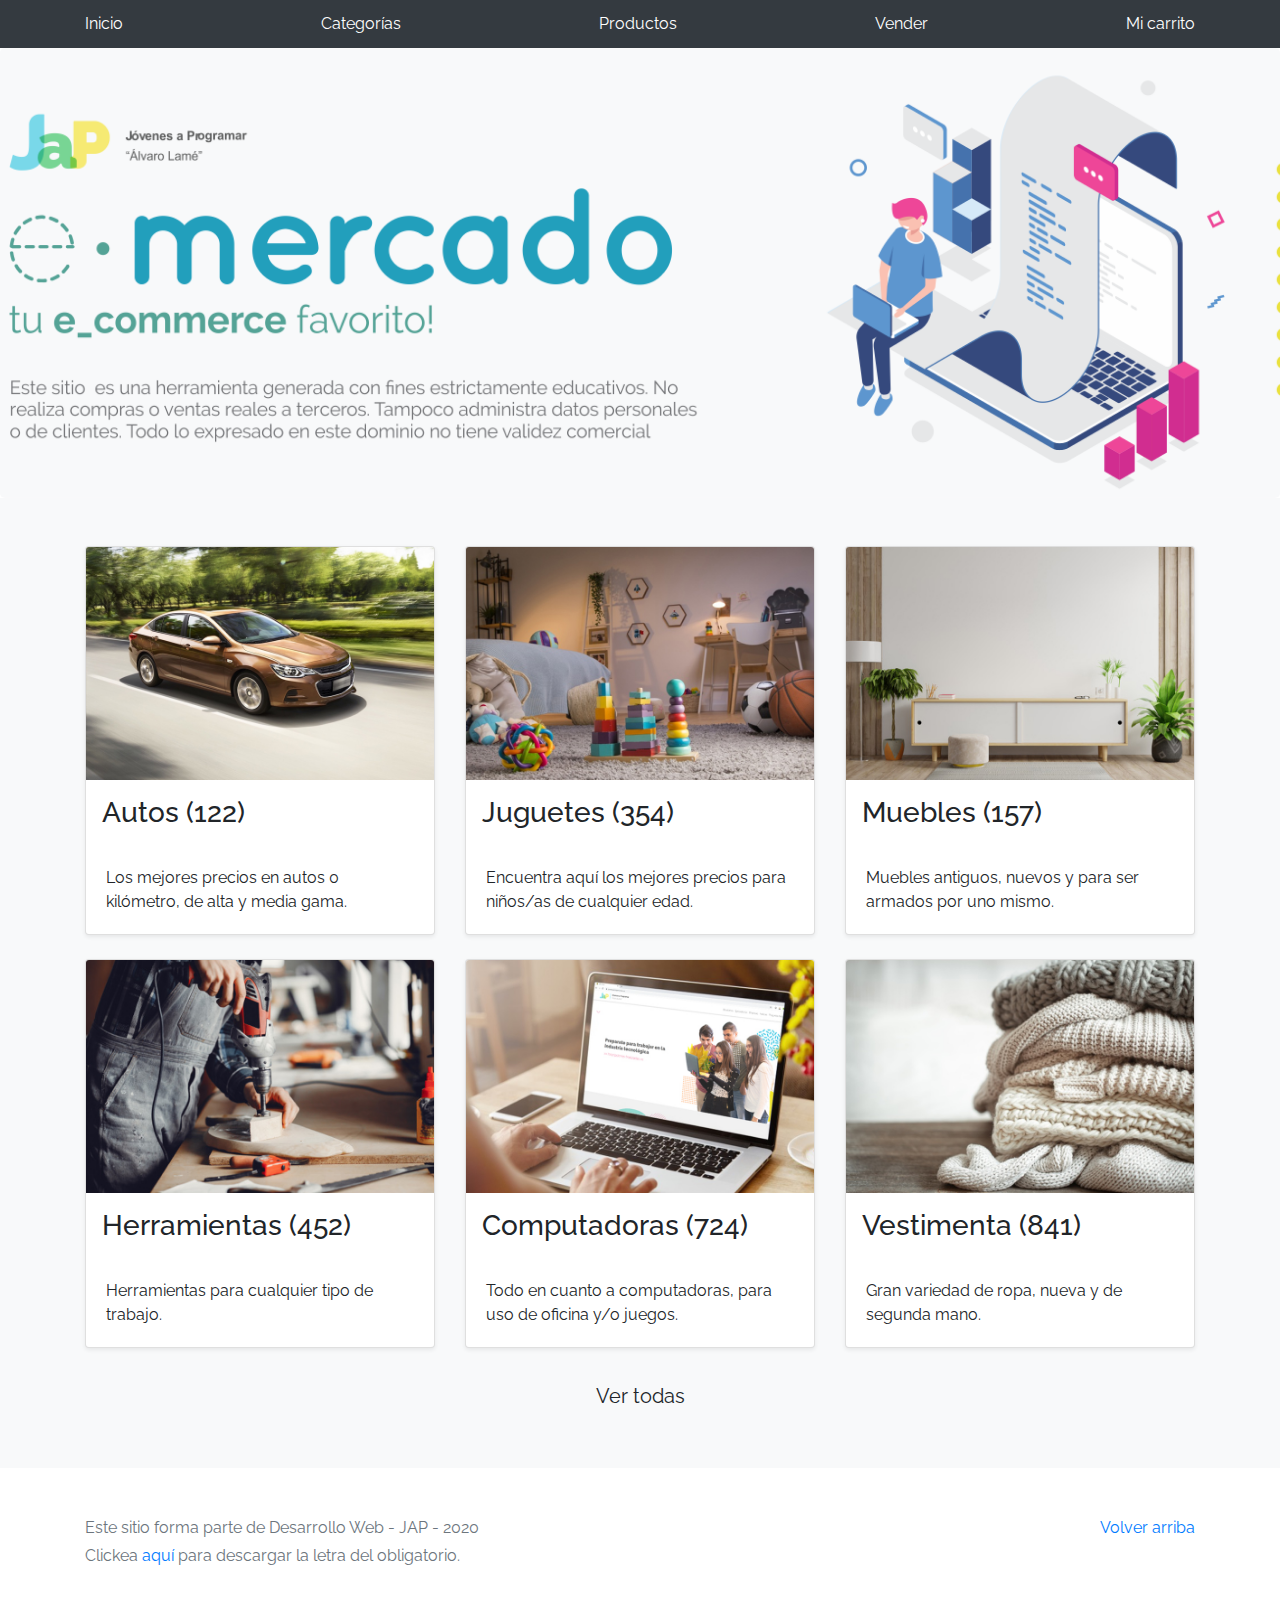
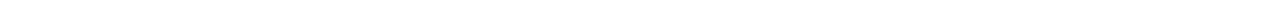
==== index.html @ 34968151 "initial.commit" ====
<!DOCTYPE html>
<!-- saved from url=(0049)https://getbootstrap.com/docs/4.3/examples/album/ -->
<html lang="en">
  <head>
    <meta http-equiv="Content-Type" content="text/html; charset=UTF-8">
    <meta name="viewport" content="width=device-width, initial-scale=1, shrink-to-fit=no">
    <meta name="description" content="">
    <title>eMercado - Todo lo que busques está aquí</title>

    <link rel="canonical" href="https://getbootstrap.com/docs/4.3/examples/album/">
    <link href="https://fonts.googleapis.com/css?family=Raleway:300,300i,400,400i,700,700i,900,900i" rel="stylesheet">
    <!-- Bootstrap core CSS -->
    <link href="css/bootstrap.min.css" rel="stylesheet">
    <link href="css/styles.css" rel="stylesheet">
  </head>
  <body>
    <nav class="site-header sticky-top py-1 bg-dark">
      <div class="container d-flex flex-column flex-md-row justify-content-between">
        <a class="py-2 d-none d-md-inline-block" href="index.html">Inicio</a>
        <a class="py-2 d-none d-md-inline-block" href="categories.html">Categorías</a>
        <a class="py-2 d-none d-md-inline-block" href="products.html">Productos</a>
        <a class="py-2 d-none d-md-inline-block" href="sell.html">Vender</a>
        <a class="py-2 d-none d-md-inline-block" href="cart.html">Mi carrito</a>
      </div>
    </nav>
    <main role="main">
      <section class="jumbotron text-center">
        <div class="m-5">
          <h1></h1>
        </div>
      </section>
      <div class="album py-5 bg-light">
        <div class="container">
          <div class="row">
            <div class="col-md-4">
              <a href="categories.html" class="card mb-4 shadow-sm custom-card">
                <img class="bd-placeholder-img card-img-top"  src="img/cat1.jpg">
                <h3 class="m-3">Autos (122)</h3>
                <div class="card-body">
                  <p class="card-text">Los mejores precios en autos 0 kilómetro, de alta y media gama.</p>
                </div>
              </a>
            </div>
            <div class="col-md-4">
                <a href="categories.html" class="card mb-4 shadow-sm custom-card">
                  <img class="bd-placeholder-img card-img-top" src="img/cat2.jpg">
                  <h3 class="m-3">Juguetes (354)</h3>
                  <div class="card-body">
                    <p class="card-text">Encuentra aquí los mejores precios para niños/as de cualquier edad.</p>
                  </div>
                </a>
            </div>
            <div class="col-md-4">
                <a href="categories.html" class="card mb-4 shadow-sm custom-card">
                  <img class="bd-placeholder-img card-img-top" src="img/cat3.jpg">
                  <h3 class="m-3">Muebles (157)</h3>
                  <div class="card-body">
                    <p class="card-text">Muebles antiguos, nuevos y para ser armados por uno mismo.</p>
                  </div>
                </a>
            </div>
            <div class="col-md-4">
                <a href="categories.html" class="card mb-4 shadow-sm custom-card">
                  <img class="bd-placeholder-img card-img-top" src="img/cat4.jpg">
                  <h3 class="m-3">Herramientas (452)</h3>
                  <div class="card-body">
                    <p class="card-text">Herramientas para cualquier tipo de trabajo.</p>
                  </div>
                </a>
            </div>
            <div class="col-md-4">
                <a href="categories.html" class="card mb-4 shadow-sm custom-card">
                  <img class="bd-placeholder-img card-img-top" src="img/cat5.jpg">
                  <h3 class="m-3">Computadoras (724)</h3>
                  <div class="card-body">
                    <p class="card-text">Todo en cuanto a computadoras, para uso de oficina y/o juegos.</p>
                  </div>
                </a>
            </div>
            <div class="col-md-4">
                <a href="categories.html" class="card mb-4 shadow-sm custom-card">
                  <img class="bd-placeholder-img card-img-top" src="img/cat6.jpg">
                  <h3 class="m-3">Vestimenta (841)</h3>
                  <div class="card-body">
                    <p class="card-text">Gran variedad de ropa, nueva y de segunda mano.</p>
                  </div>
                </a>
            </div>
          </div>
          <div class="row">
              <a type="button" class="btn btn-light btn-lg btn-block" href="categories.html">Ver todas</a>
          </div>
        </div>
      </div>
    </main>
    <footer class="text-muted">
      <div class="container">
        <p class="float-right">
          <a href="#">Volver arriba</a>
        </p>
        <p>Este sitio forma parte de Desarrollo Web - JAP - 2020</p>
        <p>Clickea <a target="_blank" href="Letra.pdf">aquí</a> para descargar la letra del obligatorio.</p>
      </div>
    </footer>
    <script src="js/jquery-3.4.1.min.js"></script>
    <script src="js/bootstrap.bundle.min.js"></script>
    <script src="js/init.js"></script>
  </body>
</html>
---- css/styles.css ----
.jumbotron, .card-body, .container, .site-header{
    font-family: 'Raleway', serif !important;
}

.jumbotron .display-4{
    font-weight: bold;
}

.jumbotron {
  height: 50vh;
  padding: 5em inherit;
  margin-bottom: 0;
  background-color: #53C0FB;
  background: url('../img/cover_back.png');
  background-size: cover;
  background-position: center;
  background-repeat: no-repeat;
  color: black;
  font-weight: bold;
}

@media (min-width: 768px) {
  .jumbotron {
    padding-top: 6rem;
    padding-bottom: 6rem;
  }
}

.jumbotron p:last-child {
  margin-bottom: 0;
}

.jumbotron-heading {
  font-weight: 300;
}

.jumbotron .container {
  max-width: 40rem;
  background-color: rgba(255, 255, 255, 0.5);
  border-radius: 10px;
  text-shadow: 1px 1px 2px grey;
}

.jumbotron .lead{
  font-size: 38px;
}

footer {
  padding-top: 3rem;
  padding-bottom: 3rem;
}

footer p {
  margin-bottom: .25rem;
}

.site-header a {
  color: white;
  transition: ease-in-out color .15s;
}

.light-text {
  color: white;
}

.site-header .dropdown-menu a {
  color: black;
}

.dropzone{
  border: 2px dashed #0087F7;
  border-radius: 5px;
  background: white;
}

.alert{
  position: fixed;
  top:80px;
  width: 50%;
  left: 50%;
  transform: translate(-50%, 0);
}

.lds-ring {
  display: inline-block;
  position: relative;
  width: 64px;
  height: 64px;
  top:50%;
  left: 50%;
}
.lds-ring div {
  box-sizing: border-box;
  display: block;
  position: absolute;
  width: 51px;
  height: 51px;
  margin: 6px;
  border: 6px solid #fff;
  border-radius: 50%;
  animation: lds-ring 1.2s cubic-bezier(0.5, 0, 0.5, 1) infinite;
  border-color: #fff transparent transparent transparent;
}
.lds-ring div:nth-child(1) {
  animation-delay: -0.45s;
}
.lds-ring div:nth-child(2) {
  animation-delay: -0.3s;
}
.lds-ring div:nth-child(3) {
  animation-delay: -0.15s;
}
@keyframes lds-ring {
  0% {
    transform: rotate(0deg);
  }
  100% {
    transform: rotate(360deg);
  }
}

#spinner-wrapper{
  position: fixed;
  background-color: rgba(0,0,0,0.5);
  width:100%;
  height: 100%;
  top:0;
  left:0;
  z-index: 1021;
  display: none;
}

a.custom-card,
a.custom-card:hover {
  color: inherit;
  text-decoration: inherit;
}

.checked {
  color: orange;
}
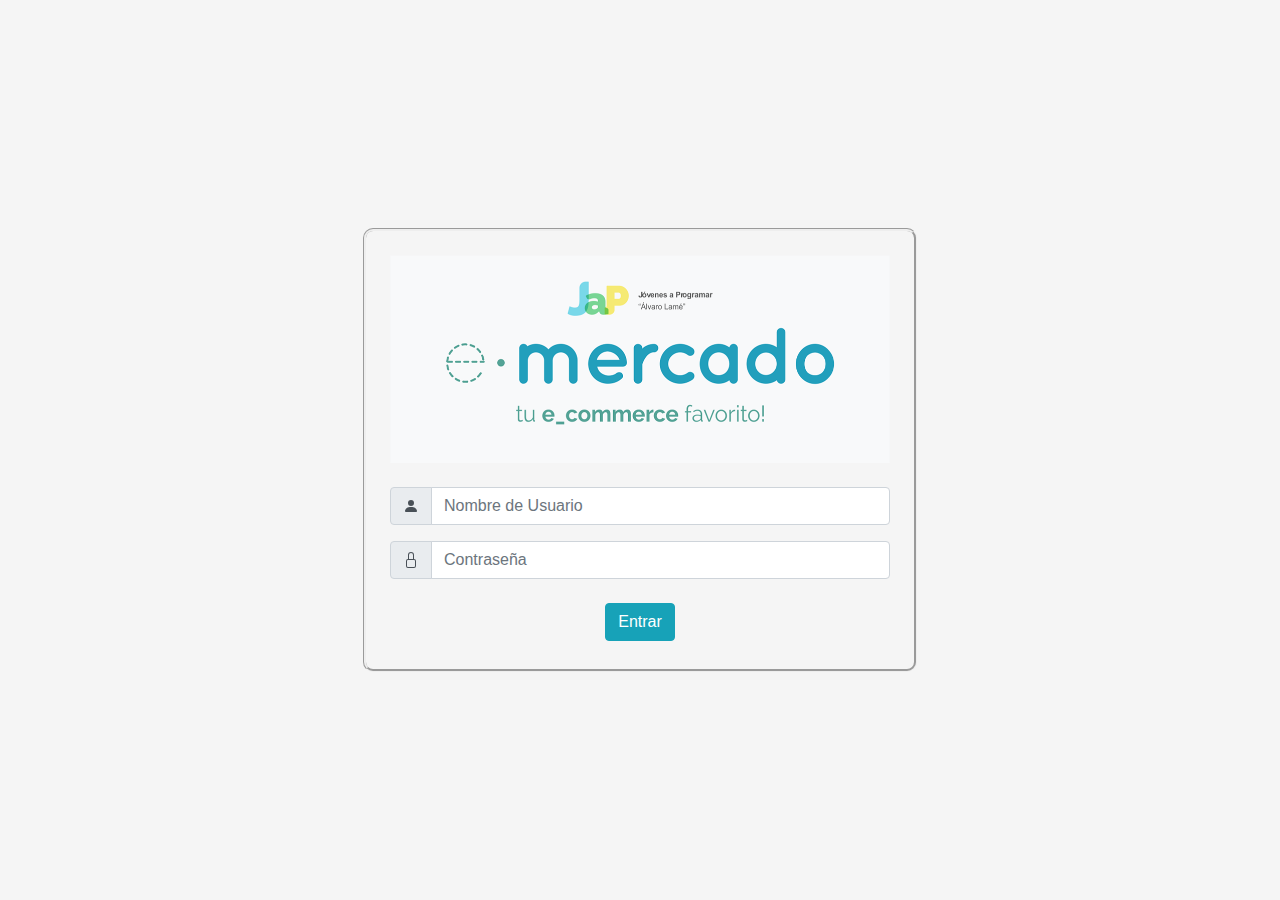
==== commit e6401632: "Entrega 1" ====
--- a/index.html
+++ b/index.html
@@ -1,109 +1,75 @@
 <!DOCTYPE html>
 <!-- saved from url=(0049)https://getbootstrap.com/docs/4.3/examples/album/ -->
 <html lang="en">
-  <head>
-    <meta http-equiv="Content-Type" content="text/html; charset=UTF-8">
-    <meta name="viewport" content="width=device-width, initial-scale=1, shrink-to-fit=no">
-    <meta name="description" content="">
-    <title>eMercado - Todo lo que busques está aquí</title>
 
-    <link rel="canonical" href="https://getbootstrap.com/docs/4.3/examples/album/">
-    <link href="https://fonts.googleapis.com/css?family=Raleway:300,300i,400,400i,700,700i,900,900i" rel="stylesheet">
-    <!-- Bootstrap core CSS -->
-    <link href="css/bootstrap.min.css" rel="stylesheet">
-    <link href="css/styles.css" rel="stylesheet">
-  </head>
-  <body>
-    <nav class="site-header sticky-top py-1 bg-dark">
-      <div class="container d-flex flex-column flex-md-row justify-content-between">
-        <a class="py-2 d-none d-md-inline-block" href="index.html">Inicio</a>
-        <a class="py-2 d-none d-md-inline-block" href="categories.html">Categorías</a>
-        <a class="py-2 d-none d-md-inline-block" href="products.html">Productos</a>
-        <a class="py-2 d-none d-md-inline-block" href="sell.html">Vender</a>
-        <a class="py-2 d-none d-md-inline-block" href="cart.html">Mi carrito</a>
+<head>
+  <meta http-equiv="Content-Type" content="text/html; charset=UTF-8">
+  <meta name="viewport" content="width=device-width, initial-scale=1, shrink-to-fit=no">
+  <meta name="description" content="">
+  <title>eMercado - Todo lo que busques está aquí</title>
+
+  <link rel="canonical" href="https://getbootstrap.com/docs/4.3/examples/album/">
+  <link href="https://fonts.googleapis.com/css?family=Raleway:300,300i,400,400i,700,700i,900,900i" rel="stylesheet">
+  <!-- Bootstrap core CSS -->
+  <link href="css/bootstrap.min.css" rel="stylesheet">
+  <link href="css/styles.css" rel="stylesheet">
+  <style>
+    html, body{
+      height: 100%;
+    }
+
+    body {
+      display: -ms-flexbox;
+      display: flex;
+      -ms-flex-align: center;
+      align-items: center;
+      padding-top: 40px;
+      padding-bottom: 40px;
+      background-color: #f5f5f5;
+    }
+
+    .signin {
+      width: 100%;
+      max-width: 330px;
+      padding: 15px;
+      margin: auto;
+    }
+  </style>
+</head>
+
+<body>
+  <div class="p-4 mx-auto text-center tarjeta-login">
+    <div>
+      <img src="img/login.png" alt="Imagen Login" id="imgLogin">
+    </div> 
+    <div class="datos-login mt-4">
+      <div class="input-group mb-3">
+        <div class="input-group-prepend">
+          <span class="input-group-text" id="basic-addon1">
+            <svg xmlns="http://www.w3.org/2000/svg" width="16" height="16" fill="currentColor" class="bi bi-person-fill" viewBox="0 0 16 16">
+              <path d="M3 14s-1 0-1-1 1-4 6-4 6 3 6 4-1 1-1 1H3zm5-6a3 3 0 1 0 0-6 3 3 0 0 0 0 6z"/>
+            </svg>
+          </span>
+        </div>
+        <input id="inputUser" type="text" class="form-control" placeholder="Nombre de Usuario" required>
       </div>
-    </nav>
-    <main role="main">
-      <section class="jumbotron text-center">
-        <div class="m-5">
-          <h1></h1>
+      <div class="input-group mb-3">
+        <div class="input-group-prepend">
+          <span class="input-group-text">
+            <svg xmlns="http://www.w3.org/2000/svg" width="16" height="16" fill="currentColor" class="bi bi-lock" viewBox="0 0 16 16">
+              <path d="M8 1a2 2 0 0 1 2 2v4H6V3a2 2 0 0 1 2-2zm3 6V3a3 3 0 0 0-6 0v4a2 2 0 0 0-2 2v5a2 2 0 0 0 2 2h6a2 2 0 0 0 2-2V9a2 2 0 0 0-2-2zM5 8h6a1 1 0 0 1 1 1v5a1 1 0 0 1-1 1H5a1 1 0 0 1-1-1V9a1 1 0 0 1 1-1z"/>
+            </svg>
+          </span>
         </div>
-      </section>
-      <div class="album py-5 bg-light">
-        <div class="container">
-          <div class="row">
-            <div class="col-md-4">
-              <a href="categories.html" class="card mb-4 shadow-sm custom-card">
-                <img class="bd-placeholder-img card-img-top"  src="img/cat1.jpg">
-                <h3 class="m-3">Autos (122)</h3>
-                <div class="card-body">
-                  <p class="card-text">Los mejores precios en autos 0 kilómetro, de alta y media gama.</p>
-                </div>
-              </a>
-            </div>
-            <div class="col-md-4">
-                <a href="categories.html" class="card mb-4 shadow-sm custom-card">
-                  <img class="bd-placeholder-img card-img-top" src="img/cat2.jpg">
-                  <h3 class="m-3">Juguetes (354)</h3>
-                  <div class="card-body">
-                    <p class="card-text">Encuentra aquí los mejores precios para niños/as de cualquier edad.</p>
-                  </div>
-                </a>
-            </div>
-            <div class="col-md-4">
-                <a href="categories.html" class="card mb-4 shadow-sm custom-card">
-                  <img class="bd-placeholder-img card-img-top" src="img/cat3.jpg">
-                  <h3 class="m-3">Muebles (157)</h3>
-                  <div class="card-body">
-                    <p class="card-text">Muebles antiguos, nuevos y para ser armados por uno mismo.</p>
-                  </div>
-                </a>
-            </div>
-            <div class="col-md-4">
-                <a href="categories.html" class="card mb-4 shadow-sm custom-card">
-                  <img class="bd-placeholder-img card-img-top" src="img/cat4.jpg">
-                  <h3 class="m-3">Herramientas (452)</h3>
-                  <div class="card-body">
-                    <p class="card-text">Herramientas para cualquier tipo de trabajo.</p>
-                  </div>
-                </a>
-            </div>
-            <div class="col-md-4">
-                <a href="categories.html" class="card mb-4 shadow-sm custom-card">
-                  <img class="bd-placeholder-img card-img-top" src="img/cat5.jpg">
-                  <h3 class="m-3">Computadoras (724)</h3>
-                  <div class="card-body">
-                    <p class="card-text">Todo en cuanto a computadoras, para uso de oficina y/o juegos.</p>
-                  </div>
-                </a>
-            </div>
-            <div class="col-md-4">
-                <a href="categories.html" class="card mb-4 shadow-sm custom-card">
-                  <img class="bd-placeholder-img card-img-top" src="img/cat6.jpg">
-                  <h3 class="m-3">Vestimenta (841)</h3>
-                  <div class="card-body">
-                    <p class="card-text">Gran variedad de ropa, nueva y de segunda mano.</p>
-                  </div>
-                </a>
-            </div>
-          </div>
-          <div class="row">
-              <a type="button" class="btn btn-light btn-lg btn-block" href="categories.html">Ver todas</a>
-          </div>
-        </div>
+        <input id="inputPassword" type="password" class="form-control" placeholder="Contraseña" required>
       </div>
-    </main>
-    <footer class="text-muted">
-      <div class="container">
-        <p class="float-right">
-          <a href="#">Volver arriba</a>
-        </p>
-        <p>Este sitio forma parte de Desarrollo Web - JAP - 2020</p>
-        <p>Clickea <a target="_blank" href="Letra.pdf">aquí</a> para descargar la letra del obligatorio.</p>
-      </div>
-    </footer>
-    <script src="js/jquery-3.4.1.min.js"></script>
-    <script src="js/bootstrap.bundle.min.js"></script>
-    <script src="js/init.js"></script>
-  </body>
+      <button type="submit" class="btn btn-info mt-2 mb-1" id="btnIngresarMercado">Entrar</button>
+    </div>
+  </div>
+  <div id="alertNoLogin">
+      
+  </div>
+  <script src="js/init.js"></script>
+  <script src="js/login.js"></script>
+</body>
 </html>--- a/css/styles.css
+++ b/css/styles.css
@@ -1,17 +1,20 @@
-.jumbotron, .card-body, .container, .site-header{
-    font-family: 'Raleway', serif !important;
+.jumbotron,
+.card-body,
+.container,
+.site-header {
+  font-family: "Raleway", serif !important;
 }
 
-.jumbotron .display-4{
-    font-weight: bold;
+.jumbotron .display-4 {
+  font-weight: bold;
 }
 
 .jumbotron {
   height: 50vh;
   padding: 5em inherit;
   margin-bottom: 0;
-  background-color: #53C0FB;
-  background: url('../img/cover_back.png');
+  background-color: #53c0fb;
+  background: url("../img/cover_back.png");
   background-size: cover;
   background-position: center;
   background-repeat: no-repeat;
@@ -41,7 +44,7 @@
   text-shadow: 1px 1px 2px grey;
 }
 
-.jumbotron .lead{
+.jumbotron .lead {
   font-size: 38px;
 }
 
@@ -51,12 +54,12 @@
 }
 
 footer p {
-  margin-bottom: .25rem;
+  margin-bottom: 0.25rem;
 }
 
 .site-header a {
   color: white;
-  transition: ease-in-out color .15s;
+  transition: ease-in-out color 0.15s;
 }
 
 .light-text {
@@ -67,15 +70,15 @@
   color: black;
 }
 
-.dropzone{
-  border: 2px dashed #0087F7;
+.dropzone {
+  border: 2px dashed #0087f7;
   border-radius: 5px;
   background: white;
 }
 
-.alert{
+.alert {
   position: fixed;
-  top:80px;
+  top: 80px;
   width: 50%;
   left: 50%;
   transform: translate(-50%, 0);
@@ -86,7 +89,7 @@
   position: relative;
   width: 64px;
   height: 64px;
-  top:50%;
+  top: 50%;
   left: 50%;
 }
 .lds-ring div {
@@ -119,13 +122,13 @@
   }
 }
 
-#spinner-wrapper{
+#spinner-wrapper {
   position: fixed;
-  background-color: rgba(0,0,0,0.5);
-  width:100%;
+  background-color: rgba(0, 0, 0, 0.5);
+  width: 100%;
   height: 100%;
-  top:0;
-  left:0;
+  top: 0;
+  left: 0;
   z-index: 1021;
   display: none;
 }
@@ -138,4 +141,40 @@
 
 .checked {
   color: orange;
-}+}
+/* Globales */
+h1,
+h2,
+h3,
+h4,
+h5,
+h5 {
+  font-family: sans-serif;
+}
+img {
+  max-width: 100%;
+}
+
+/* Productos */
+.centrado {
+  display: flex;
+  align-items: center;
+  flex-direction: column;
+  justify-content: center;
+}
+.imagen-producto {
+  max-height: 12rem;
+  width: 100%;
+}
+.cantidad-vendidos {
+  text-align: right;
+}
+
+/* Login */
+#imgLogin {
+  max-width: 500px;
+}
+.tarjeta-login {
+  border-radius: 10px;
+  border-style: groove;
+}
